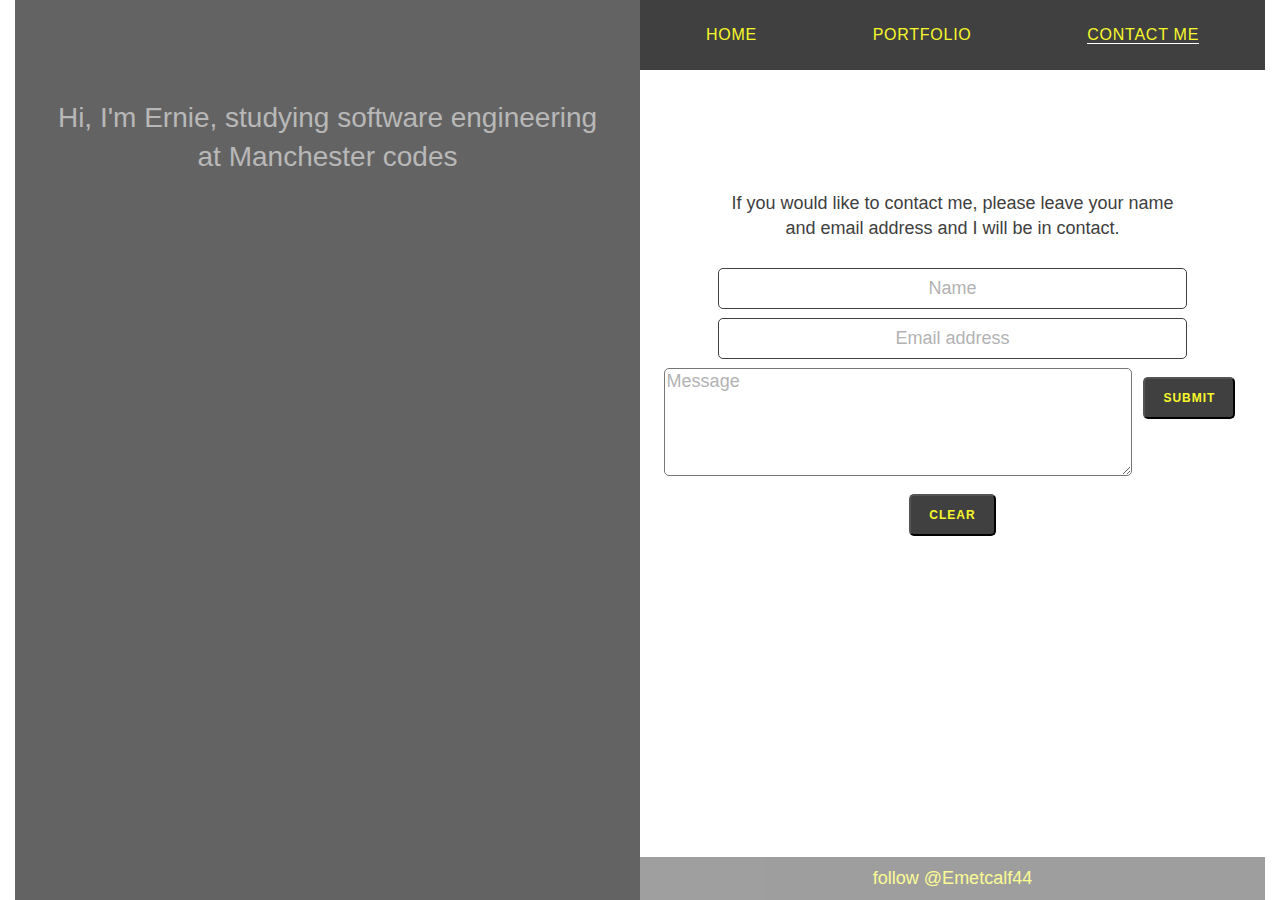
==== contact-me.html @ 7d693250 "for added with javascript which needs sorting" ====
<!DOCTYPE html>
<html lang="en">
<head>
    <meta charset="UTF-8">
    <meta http-equiv="X-UA-Compatible" content="IE=edge">
    <meta name="viewport" content="width=device-width, initial-scale=1.0">
    <link rel="stylesheet" href="style.css">
    <title>Contact me</title>
</head>
<body>
    <div class="intro">
        <h1>Hi, I'm Ernie, studying software engineering at Manchester codes </h1>
</div> 

<div class="content">

    <div class="nav">
        <ul class="nav-list">
            <li class="nav-item"><a class="nav-link" href="index.html">home</a></li>
            <li class="nav-item"><a class="nav-link" href="#">portfolio</a></li>
            <li class="nav-item"><a class="nav-link current-page" href="contact-me.html">contact me</a></li>
        </ul>
    </div>
            
            <div class="contact-info" id="contact-info">
                <P>If you would like to contact me, please leave your name and email address and I will be in contact.</P>
            </div>

            <form id="entry-info" action="/my-handling-form-page" method="post">

                 
                        <span class="sr-only">Please enter your name</span>
                        <input class="form-item" type="text" required placeholder="Name" id="name" name="user_name">
                   
                    
                        <span class="sr-only">Enter your email address</span>
                        <input class="form-item" type="email" required placeholder="Email address" id="mail" name="user_email">
                    
                    
                        <span class="sr-only">Message</span>
                        <textarea class="form-item" name="user_message" placeholder="Message" id="msg" cols="30" rows="10" name="user_message"></textarea>
                    
                
                        <button class="btn contact-btn" type="submit">Submit</button>
                        <button class="btn contact-btn" type="reset">clear</button>
            </form>
    

    <footer>
        <a class="nav-link" href="https://twitter.com/emetcalf44?ref_src=twsrc%5Etfw"
        class="twitter-follow-button" data-show-count="false">follow @Emetcalf44</a>
        <script async src="https://platform.twitter.com/widgets.js" charset="utf-8"></script>
    </footer>
</div>

    <script src="index.js"></script>
</body>
</html>
---- style.css ----
html {
    box-sizing: border-box;
}

*, *:before, *:after {
    box-sizing: inherit;
}

body {
    margin: 0;
    padding: 0;
    font-family: 'Roboto', sans-serif;
    line-height: 1.4;
    color: #404040;
    text-align: center;
}

/* typography */

h1 {
    font-size: 1.75em;
    font-weight: 300;
    color: #b8b8b8;
    margin: 0;
    padding-top: 2em;
}

.bio {
    color: #404040;
    font-size: 1rem;
    padding: 1em 2em 1em 2em;
}
/* intro */

.intro {
    background-color: #646363;
    background-image: url(https://picsum.photos/200/300?grayscale);
    background-blend-mode: multiply;
    background-repeat: no-repeat;
    background-position: center;
    background-size: cover;
    padding: 0 .5em 2em;
    display: flex;
    flex-direction: column;
    justify-content: space-between;
    min-height: 50vh;
}

/* main -content section */

.intro,
.main-content {
    max-width: 100%;
    margin-right: auto;
    margin-left: auto;
}

.content {
    display: flex;
    flex-direction: column;
    justify-content: center;
}

/* navigation */

.nav {
    background-color: #404040;
    letter-spacing: .75px;
    width: 100%;
    margin: 0 auto;
    padding: .5em;
    font-size: 1rem;
    color: #fff;
}

.nav-list {
    padding: 0;
    list-style-type: none;
    display: flex;
    justify-content: space-around;
}

.nav-item {
    text-transform: uppercase;
}

.nav-link {
    text-decoration: none;
    color: #fff;
}

.nav-link,
.nav-focus {
    color: rgb(248, 248, 43);
}

.current-page {
    border-bottom: 1px solid #fff;
}

.intro h1 {
    padding: .5em;
}

footer {
    text-align: center;
    background-color: #404040;
    padding: .5em .75em;
    margin: 0;
    max-width: 100%;
    opacity: .5;
}

/* Form */

form {
    margin: .5em auto;
    width: 100%;
    height: 50%;
}

.form-list {
    list-style: none;
    padding: 0;
    margin: 0 auto; 
}

::-webkit-input-placeholder { 
    color: rgb(153, 153, 153);
    opacity: .75;
  }
  ::-moz-placeholder { 
    color: rgb(153, 153, 153);
    opacity: .75;
  }
  :-ms-input-placeholder { 
    color: rgb(153, 153, 153);
    opacity: .75;
  }
  :-moz-placeholder { 
    color: rgb(153, 153, 153);
    opacity: .75;
  }

form li + li {
  margin-top: .5em;
}

input,
textarea {
    font: 1em sans-serif;
    width: 75%;
    margin-bottom: .5em;
}

input {
    padding: .5em;
    text-align: center;
    border: 1px solid #404040;
    transform: scale(1);
    transition: transform 250ms;
}



input:hover,
textarea:hover,
input:focus,
textarea:focus {
    border-color: #404040;
    transform: scale(1.05);
}

textarea {
    vertical-align: top;
    height: 6em;
}

.btn {
    display: inline-block;
    margin: .75em .5em .5em .5em;
    padding: 1em 1.5em;
    font-size: .75rem;
    text-transform: uppercase;
    font-weight: 800;
    letter-spacing: 1px;
    cursor: pointer;
}

textarea,
input,
.btn {
    border-radius: 5px;
}

.contact-btn{
    background-color: #404040;
    color: rgb(248, 248, 43);
    transform: scale(1);
    transition: transform 250ms;
}

.contact-btn:hover,
.contact-btn:focus {
    transform: scale(1.1);
}

/* screen reader */

.sr-only {
    position: absolute;
    left: -10px;
    height: 1px;
    width: 300px;
    overflow: hidden;
}

.contact-info {
    font-size: 1em;
    width: 75%;
    text-align: center;
    margin: 0 auto;
}


/* media queries */

@media (min-width: 500px) {
    body {
        font-size: 1.125em;
        display: flex;
        align-items: center;
        margin: 0 auto;
        max-width: 1250px;
    }

    .intro,
    .content {
        max-width: 50%;
        height: 100vh;
    }

    .content {
        position: relative;
        display: flex;
        flex-direction: column;
        justify-content: center;
        width: 50%;
        min-height: 100vh;
    }

    .nav {
        justify-content: space-around;
        position: absolute;
        top: 0px;
        margin-bottom: 5rem;
        order: -1;
    }

    h1 {
        font-size: 1.75rem;
        margin: 3em .5em 0 .5em;
    }

    footer {
        position: absolute;
        bottom: 0px;
        width:100%;
    }

}
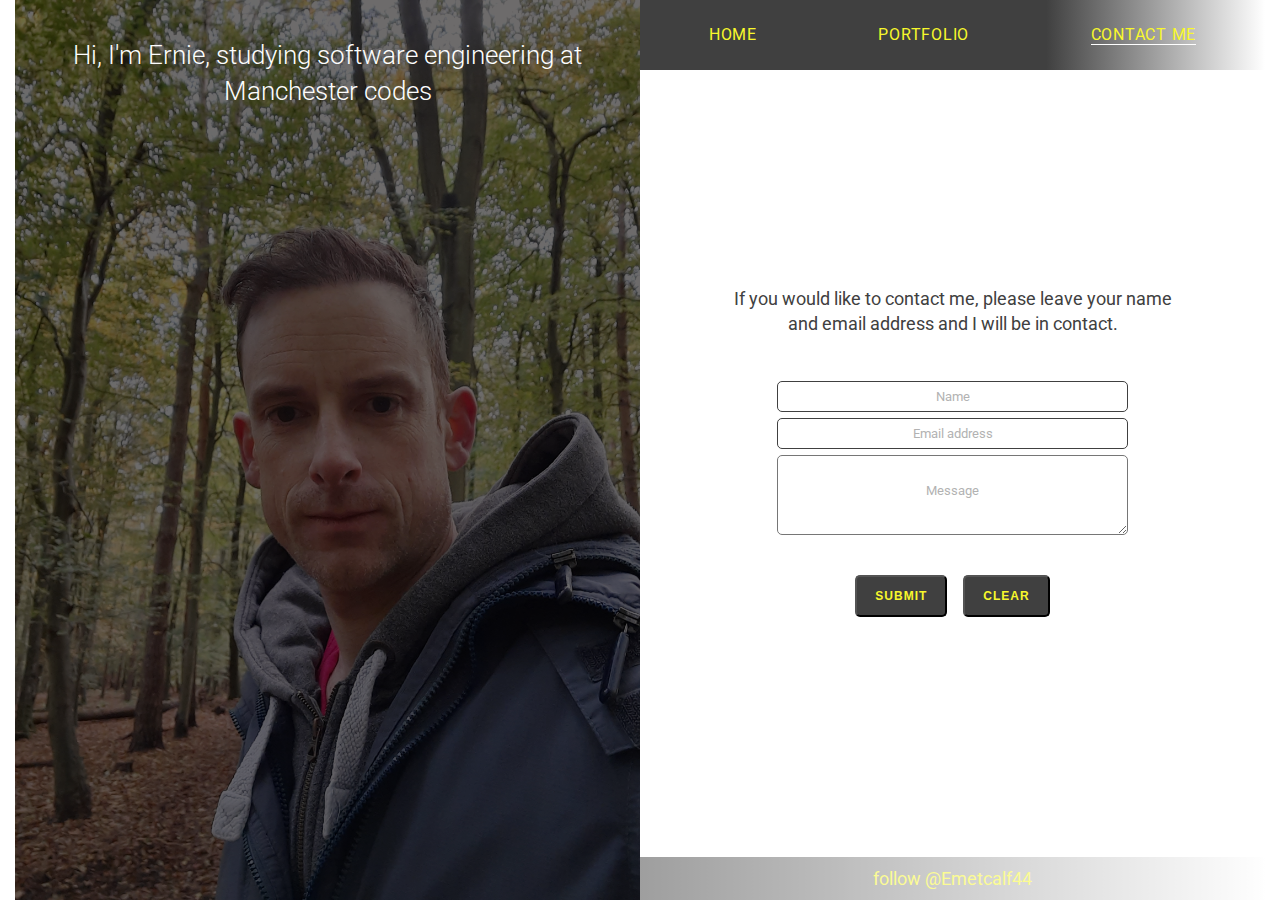
==== commit 77706305: "just need bio text and project links" ====
--- a/contact-me.html
+++ b/contact-me.html
@@ -5,7 +5,10 @@
     <meta http-equiv="X-UA-Compatible" content="IE=edge">
     <meta name="viewport" content="width=device-width, initial-scale=1.0">
     <link rel="stylesheet" href="style.css">
+    <link rel="preconnect" href="https://fonts.gstatic.com">
+    <link href="https://fonts.googleapis.com/css2?family=Roboto:ital,wght@0,400;1,700&display=swap" rel="stylesheet">
     <title>Contact me</title>
+    <link rel="shortcut icon" type="image/jpg" href="images/favicon.ico"/>
 </head>
 <body>
     <div class="intro">
@@ -21,29 +24,31 @@
             <li class="nav-item"><a class="nav-link current-page" href="contact-me.html">contact me</a></li>
         </ul>
     </div>
-            
-            <div class="contact-info" id="contact-info">
-                <P>If you would like to contact me, please leave your name and email address and I will be in contact.</P>
+            <div class="form-container" id="form-container">
+                <div class="contact-info" id="contact-info">
+                    <P>If you would like to contact me, please leave your name and email address and I will be in contact.</P>
+                </div>
+
+                <form id="entry-info" action="/my-handling-form-page" method="post">
+
+                    <ul>
+                        <li class=form-list>
+                            <span class="sr-only">Please enter your name</span>
+                            <input type="text" required placeholder="Name" id="name" name="user_name">
+                    </li>
+                        <li class="form-list">
+                            <span class="sr-only">Enter your email address</span>
+                            <input type="email" required placeholder="Email address" id="mail" name="user_email">
+                        </li>
+                        <li class="form-list">
+                            <span class="sr-only">Message</span>
+                            <textarea name="user_message" placeholder="Message" id="msg" cols="30" rows="10" name="user_message"></textarea>
+                        </li>
+                    </ul>
+                            <button class="btn contact-btn" type="submit">Submit</button>
+                            <button class="btn contact-btn" type="reset">clear</button>
+                </form>
             </div>
-
-            <form id="entry-info" action="/my-handling-form-page" method="post">
-
-                 
-                        <span class="sr-only">Please enter your name</span>
-                        <input class="form-item" type="text" required placeholder="Name" id="name" name="user_name">
-                   
-                    
-                        <span class="sr-only">Enter your email address</span>
-                        <input class="form-item" type="email" required placeholder="Email address" id="mail" name="user_email">
-                    
-                    
-                        <span class="sr-only">Message</span>
-                        <textarea class="form-item" name="user_message" placeholder="Message" id="msg" cols="30" rows="10" name="user_message"></textarea>
-                    
-                
-                        <button class="btn contact-btn" type="submit">Submit</button>
-                        <button class="btn contact-btn" type="reset">clear</button>
-            </form>
     
 
     <footer>
--- a/style.css
+++ b/style.css
@@ -20,7 +20,7 @@
 h1 {
     font-size: 1.75em;
     font-weight: 300;
-    color: #b8b8b8;
+    color: #fdfdfd;
     margin: 0;
     padding-top: 2em;
 }
@@ -33,8 +33,8 @@
 /* intro */
 
 .intro {
-    background-color: #646363;
-    background-image: url(https://picsum.photos/200/300?grayscale);
+    background-color: #6d6b6b;
+    background-image: url(./images/20201026_103300.jpg);
     background-blend-mode: multiply;
     background-repeat: no-repeat;
     background-position: center;
@@ -113,31 +113,42 @@
 
 /* Form */
 
+.form-container {
+    display: flex;
+    flex-direction: column;
+    justify-content: center;
+}
+
 form {
     margin: .5em auto;
     width: 100%;
-    height: 50%;
+    height: 75%;
 }
 
 .form-list {
+    width: 75%;
     list-style: none;
-    padding: 0;
+    padding: 0em;
     margin: 0 auto; 
 }
 
 ::-webkit-input-placeholder { 
+    font-family: 'Roboto', sans-serif;
     color: rgb(153, 153, 153);
     opacity: .75;
   }
   ::-moz-placeholder { 
+    font-family: 'Roboto', sans-serif;
     color: rgb(153, 153, 153);
     opacity: .75;
   }
   :-ms-input-placeholder { 
+    font-family: 'Roboto', sans-serif;
     color: rgb(153, 153, 153);
     opacity: .75;
   }
   :-moz-placeholder { 
+    font-family: 'Roboto', sans-serif;
     color: rgb(153, 153, 153);
     opacity: .75;
   }
@@ -146,11 +157,16 @@
   margin-top: .5em;
 }
 
+ul {
+    padding-left: 0;
+}
+
 input,
 textarea {
-    font: 1em sans-serif;
+    font: 2em;
     width: 75%;
     margin-bottom: .5em;
+    text-align: center;
 }
 
 input {
@@ -172,7 +188,8 @@
 }
 
 textarea {
-    vertical-align: top;
+    vertical-align: center;
+    padding: 2em;
     height: 6em;
 }
 
@@ -225,7 +242,7 @@
 
 /* media queries */
 
-@media (min-width: 500px) {
+@media (min-width: 550px) {
     body {
         font-size: 1.125em;
         display: flex;
@@ -258,8 +275,8 @@
     }
 
     h1 {
-        font-size: 1.75rem;
-        margin: 3em .5em 0 .5em;
+        font-size: 1.60rem;
+        margin: 1em .5em 0 .5em;
     }
 
     footer {
@@ -269,3 +286,13 @@
     }
 
 }
+
+@media (min-width: 1200px) {
+    .nav {
+        background-image: linear-gradient(to right, #404040 65%, #fff);
+    }
+
+    footer {
+        background-image: linear-gradient(to right, #404040, #fff);
+    }
+} 
